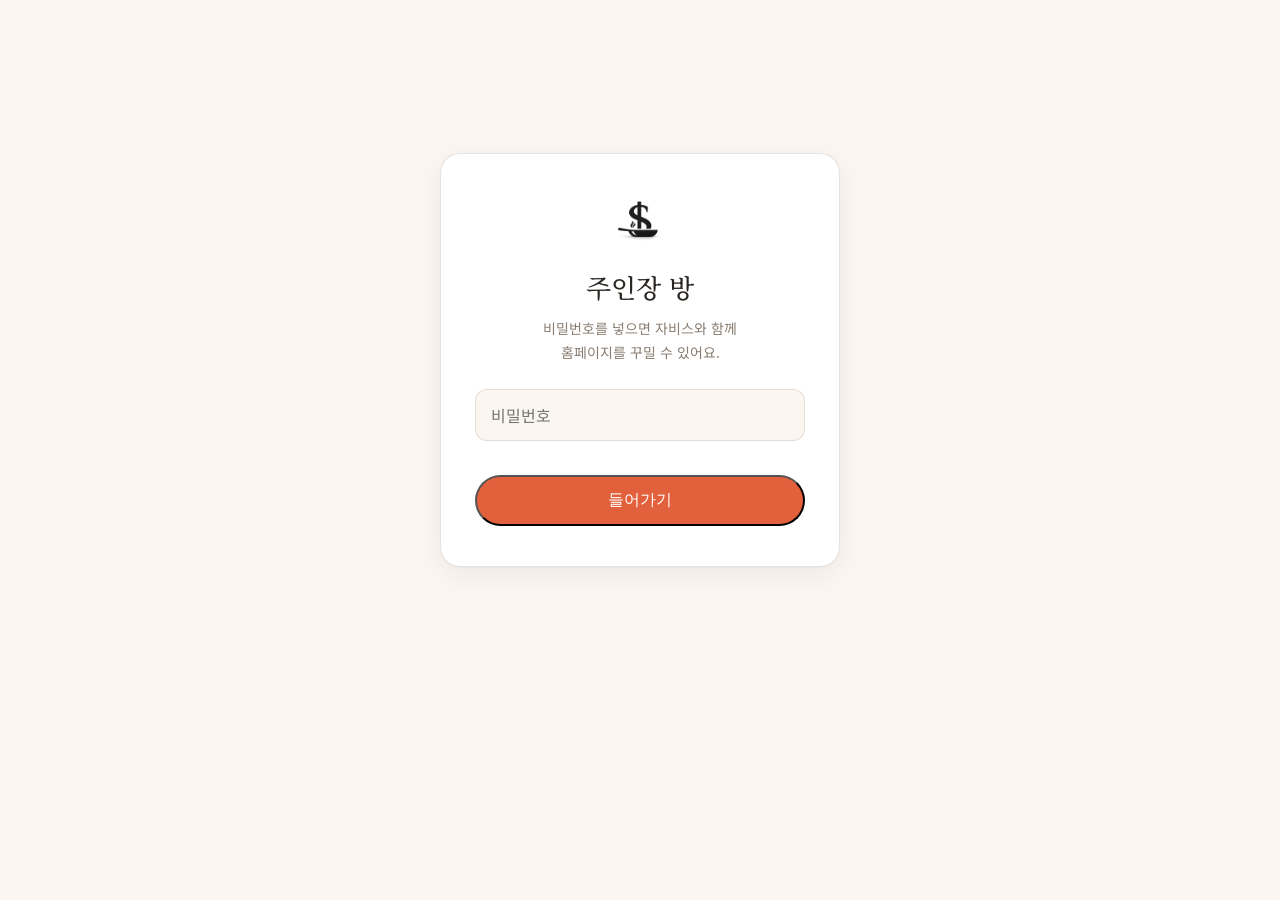
==== admin.html @ 00beb2b1 "브랜드 홈페이지 + 주인장 자비스 관리도구 - index.html: 일불요리 브랜드 랜딩(히어로·소개·3단계·요리기록·앱배너), content.json 렌더 - admin.html" ====
<!doctype html>
<html lang="ko">
  <head>
    <meta charset="utf-8" />
    <meta name="viewport" content="width=device-width, initial-scale=1" />
    <title>일불요리 · 주인장 방</title>
    <meta name="robots" content="noindex" />
    <link rel="icon" href="assets/logo.png" />
    <link
      href="https://fonts.googleapis.com/css2?family=Noto+Sans+KR:wght@400;500&family=Noto+Serif+KR:wght@500&display=swap"
      rel="stylesheet"
    />
    <link rel="stylesheet" href="styles.css" />
    <style>
      body { background: var(--cream); }
      .admin-wrap { width: min(760px, calc(100% - 32px)); margin: 0 auto; }

      /* 로그인 */
      .login { min-height: 80vh; display: grid; place-items: center; }
      .login .card { background: var(--card); border: 1px solid var(--line); border-radius: 20px; padding: 40px 34px; box-shadow: var(--shadow); text-align: center; width: min(400px, 100%); }
      .login img { width: 54px; height: 54px; object-fit: contain; margin: 0 auto 16px; }
      .login h1 { font-family: var(--serif); font-weight: 500; font-size: 26px; margin: 0 0 6px; }
      .login p { color: var(--taupe); font-size: 14px; margin: 0 0 24px; }
      input[type="password"], .composer textarea {
        width: 100%; font-family: var(--sans); font-size: 16px; color: var(--ink);
        background: var(--cream); border: 1px solid var(--line); border-radius: 12px; padding: 13px 15px;
      }
      input:focus, textarea:focus { outline: none; border-color: var(--persimmon); }
      .err { color: var(--persimmon-deep); font-size: 13px; margin-top: 12px; min-height: 16px; }

      /* 채팅 */
      .admin-top { display: flex; align-items: center; justify-content: space-between; height: 60px; border-bottom: 1px solid var(--line); }
      .admin-top .brand { font-size: 17px; }
      .admin-top .right { display: flex; gap: 14px; align-items: center; }
      .admin-top a, .admin-top button.link { color: var(--taupe); font-size: 14px; text-decoration: none; background: none; border: none; cursor: pointer; font-family: var(--sans); }
      .admin-top a:hover { color: var(--persimmon); }

      .chat { padding: 20px 0 200px; }
      .msg { display: flex; gap: 10px; margin: 16px 0; }
      .msg .who { flex: none; width: 34px; height: 34px; border-radius: 999px; display: grid; place-items: center; font-size: 15px; }
      .msg.jarvis .who { background: var(--ink); color: var(--cream); }
      .msg.me { flex-direction: row-reverse; }
      .msg.me .who { background: color-mix(in srgb, var(--persimmon) 16%, transparent); color: var(--persimmon-deep); }
      .bubble { max-width: 78%; padding: 13px 16px; border-radius: 16px; font-size: 15.5px; line-height: 1.7; white-space: pre-wrap; }
      .msg.jarvis .bubble { background: var(--card); border: 1px solid var(--line); border-top-left-radius: 5px; }
      .msg.me .bubble { background: var(--persimmon); color: #fff; border-top-right-radius: 5px; }
      .msg .bubble img { border-radius: 10px; margin-top: 8px; max-width: 200px; }
      .typing { color: var(--taupe); font-size: 14px; }

      .chips { display: flex; flex-wrap: wrap; gap: 8px; margin: 8px 0 4px; }
      .chip { font-size: 13px; color: var(--ink-soft); background: var(--card); border: 1px solid var(--line); border-radius: 999px; padding: 7px 13px; cursor: pointer; }
      .chip:hover { border-color: var(--persimmon); color: var(--persimmon); }

      /* 입력창 */
      .composer { position: fixed; left: 0; right: 0; bottom: 0; background: color-mix(in srgb, var(--cream) 92%, transparent); backdrop-filter: blur(8px); border-top: 1px solid var(--line); padding: 12px 0 16px; }
      .composer .admin-wrap { display: flex; flex-direction: column; gap: 8px; }
      .attachments { display: flex; gap: 8px; flex-wrap: wrap; }
      .attachments .thumb { position: relative; width: 56px; height: 56px; border-radius: 10px; overflow: hidden; border: 1px solid var(--line); }
      .attachments .thumb img { width: 100%; height: 100%; object-fit: cover; }
      .attachments .thumb.loading { display: grid; place-items: center; color: var(--taupe); font-size: 11px; background: var(--cream-2); }
      .attachments .thumb button { position: absolute; top: 2px; right: 2px; width: 18px; height: 18px; border-radius: 999px; border: none; background: rgba(0,0,0,0.55); color: #fff; font-size: 11px; cursor: pointer; line-height: 1; }
      .composer .row { display: flex; gap: 10px; align-items: flex-end; }
      .composer textarea { resize: none; max-height: 140px; }
      .iconbtn { flex: none; width: 46px; height: 46px; border-radius: 12px; border: 1px solid var(--line); background: var(--card); cursor: pointer; font-size: 20px; }
      .iconbtn:hover { border-color: var(--persimmon); }
      .sendbtn { flex: none; height: 46px; padding: 0 20px; border-radius: 12px; border: none; background: var(--persimmon); color: #fff; font-weight: 500; font-size: 15px; cursor: pointer; }
      .sendbtn:disabled { opacity: 0.5; cursor: default; }
      .hint { text-align: center; color: var(--taupe); font-size: 12px; }
      .hidden { display: none !important; }
    </style>
  </head>
  <body>
    <!-- 로그인 화면 -->
    <div id="login" class="login">
      <div class="card">
        <img src="assets/logo.png" alt="일불요리" />
        <h1>주인장 방</h1>
        <p>비밀번호를 넣으면 자비스와 함께<br />홈페이지를 꾸밀 수 있어요.</p>
        <form id="login-form">
          <input id="password" type="password" placeholder="비밀번호" autocomplete="current-password" />
          <div class="err" id="login-err"></div>
          <button class="btn" type="submit" style="width: 100%; margin-top: 6px">들어가기</button>
        </form>
      </div>
    </div>

    <!-- 채팅 화면 -->
    <div id="app" class="hidden">
      <div class="admin-wrap">
        <div class="admin-top">
          <span class="brand">🍳 주인장 방</span>
          <div class="right">
            <a href="/" target="_blank">홈페이지 보기 ↗</a>
            <button class="link" id="logout">나가기</button>
          </div>
        </div>
      </div>

      <div class="admin-wrap chat" id="chat"></div>

      <div class="composer">
        <div class="admin-wrap">
          <div class="attachments" id="attachments"></div>
          <div class="row">
            <button class="iconbtn" id="photo-btn" title="사진 첨부">📷</button>
            <input type="file" id="file-input" accept="image/*" multiple class="hidden" />
            <textarea id="input" rows="1" placeholder="자비스에게 편하게 말하세요. 예) 이 사진으로 오늘 만든 김치찌개 올려줘"></textarea>
            <button class="sendbtn" id="send">보내기</button>
          </div>
          <p class="hint">자비스가 홈페이지 글·사진을 대신 고쳐 드려요. 바뀐 건 “홈페이지 보기”에서 확인하세요. (반영까지 최대 1분)</p>
        </div>
      </div>
    </div>

    <script src="config.js"></script>
    <script src="admin.js"></script>
  </body>
</html>
---- styles.css ----
/* 일불요리 — 따뜻한 미니멀. 여백이 주인공. (디자인 시스템 v1) */
:root {
  --cream: #fbf7f0;
  --cream-2: #f4ede1;
  --ink: #2a2622;
  --ink-soft: #4a443d;
  --taupe: #8a7e72;
  --persimmon: #e2613c;
  --persimmon-deep: #c34e2c;
  --line: rgba(42, 38, 34, 0.12);
  --card: #ffffff;
  --shadow: 0 1px 2px rgba(42, 38, 34, 0.04), 0 8px 30px rgba(42, 38, 34, 0.06);
  --radius: 16px;
  --maxw: 1080px;
  --serif: "Noto Serif KR", "Apple SD Gothic Neo", serif;
  --sans: -apple-system, BlinkMacSystemFont, "Apple SD Gothic Neo", "Noto Sans KR", "Segoe UI", sans-serif;
}

* { box-sizing: border-box; }
html { scroll-behavior: smooth; }
body {
  margin: 0;
  font-family: var(--sans);
  font-weight: 400;
  color: var(--ink);
  background: var(--cream);
  line-height: 1.75;
  -webkit-font-smoothing: antialiased;
}
img { max-width: 100%; display: block; }
a { color: inherit; }
.wrap { width: min(var(--maxw), calc(100% - 40px)); margin: 0 auto; }

/* ── 상단 바 ── */
.nav {
  position: sticky; top: 0; z-index: 20;
  background: color-mix(in srgb, var(--cream) 88%, transparent);
  backdrop-filter: saturate(1.2) blur(10px);
  border-bottom: 1px solid var(--line);
}
.nav .wrap { display: flex; align-items: center; justify-content: space-between; height: 64px; }
.brand { display: flex; align-items: center; gap: 10px; font-weight: 500; font-size: 19px; letter-spacing: -0.01em; text-decoration: none; }
.brand img { width: 30px; height: 30px; object-fit: contain; }
.nav-links { display: flex; gap: 22px; align-items: center; }
.nav-links a { text-decoration: none; color: var(--ink-soft); font-size: 15px; }
.nav-links a:hover { color: var(--persimmon); }
.nav-links a.owner { color: var(--taupe); font-size: 13px; }

/* ── 히어로 ── */
.hero { padding: 88px 0 64px; }
.hero .coin {
  display: inline-flex; align-items: center; gap: 8px;
  font-size: 13px; color: var(--persimmon-deep); font-weight: 500;
  border: 1px solid color-mix(in srgb, var(--persimmon) 40%, transparent);
  background: color-mix(in srgb, var(--persimmon) 8%, transparent);
  padding: 5px 12px; border-radius: 999px; margin-bottom: 26px;
}
.hero h1 {
  font-family: var(--serif); font-weight: 500;
  font-size: clamp(38px, 7vw, 74px); line-height: 1.12; letter-spacing: -0.02em;
  margin: 0 0 22px; white-space: pre-line;
}
.hero p { font-size: clamp(17px, 2.2vw, 20px); color: var(--ink-soft); max-width: 40ch; margin: 0 0 34px; }
.btn {
  display: inline-block; text-decoration: none; font-weight: 500; font-size: 16px;
  background: var(--persimmon); color: #fff; padding: 13px 26px; border-radius: 999px;
  transition: background 0.15s ease, transform 0.15s ease;
}
.btn:hover { background: var(--persimmon-deep); transform: translateY(-1px); }
.btn.ghost { background: transparent; color: var(--ink); border: 1px solid var(--line); }
.btn.ghost:hover { border-color: var(--persimmon); color: var(--persimmon); }

/* ── 섹션 공통 ── */
section { padding: 56px 0; border-top: 1px solid var(--line); }
.eyebrow { color: var(--persimmon-deep); font-size: 13px; font-weight: 500; letter-spacing: 0.06em; text-transform: uppercase; margin: 0 0 12px; }
h2 { font-family: var(--serif); font-weight: 500; font-size: clamp(26px, 4vw, 38px); letter-spacing: -0.01em; margin: 0 0 20px; }
.lead { font-size: 18px; color: var(--ink-soft); max-width: 62ch; }

/* ── 3단계 ── */
.steps { display: grid; grid-template-columns: repeat(3, 1fr); gap: 18px; margin-top: 30px; }
.step { background: var(--card); border: 1px solid var(--line); border-radius: var(--radius); padding: 26px; box-shadow: var(--shadow); }
.step .n { display: inline-grid; place-items: center; width: 34px; height: 34px; border-radius: 999px; background: color-mix(in srgb, var(--persimmon) 12%, transparent); color: var(--persimmon-deep); font-weight: 500; margin-bottom: 14px; }
.step h3 { margin: 0 0 8px; font-size: 18px; font-weight: 500; }
.step p { margin: 0; color: var(--ink-soft); font-size: 15px; }

/* ── 갤러리 ── */
.gallery-grid { display: grid; grid-template-columns: repeat(auto-fill, minmax(280px, 1fr)); gap: 22px; margin-top: 30px; }
.post { background: var(--card); border: 1px solid var(--line); border-radius: var(--radius); overflow: hidden; box-shadow: var(--shadow); }
.post .photo { aspect-ratio: 4 / 3; background: var(--cream-2); overflow: hidden; }
.post .photo img { width: 100%; height: 100%; object-fit: cover; }
.post .photo.empty { display: grid; place-items: center; color: var(--taupe); font-size: 34px; }
.post .body { padding: 20px 22px 24px; }
.post .body h3 { margin: 0 0 8px; font-size: 19px; font-weight: 500; }
.post .body p { margin: 0; color: var(--ink-soft); font-size: 15px; white-space: pre-line; }
.post .date { display: block; margin-top: 12px; color: var(--taupe); font-size: 13px; }

/* ── 앱 배너 ── */
.appband { background: var(--ink); color: var(--cream); border-radius: 22px; padding: 44px; display: flex; align-items: center; justify-content: space-between; gap: 30px; flex-wrap: wrap; }
.appband h2 { color: var(--cream); margin: 0 0 10px; }
.appband p { color: color-mix(in srgb, var(--cream) 82%, transparent); margin: 0; max-width: 46ch; }
.appband .status { display: inline-block; margin-top: 18px; font-size: 13px; color: var(--cream); border: 1px solid rgba(251, 247, 240, 0.28); padding: 6px 14px; border-radius: 999px; }
.appband img { width: 84px; height: 84px; object-fit: contain; filter: none; }

/* ── 푸터 ── */
footer { border-top: 1px solid var(--line); padding: 40px 0 64px; color: var(--taupe); font-size: 14px; }
footer .wrap { display: flex; justify-content: space-between; gap: 16px; flex-wrap: wrap; }
footer a { color: var(--taupe); }

/* ── 반응형 ── */
@media (max-width: 860px) {
  .steps { grid-template-columns: 1fr; }
  .hero { padding: 56px 0 40px; }
  .appband { padding: 30px; }
  .nav-links a:not(.owner) { display: none; }
}

/* ── 상태 배너(로딩/오프라인) ── */
.notice { text-align: center; color: var(--taupe); font-size: 14px; padding: 10px; }
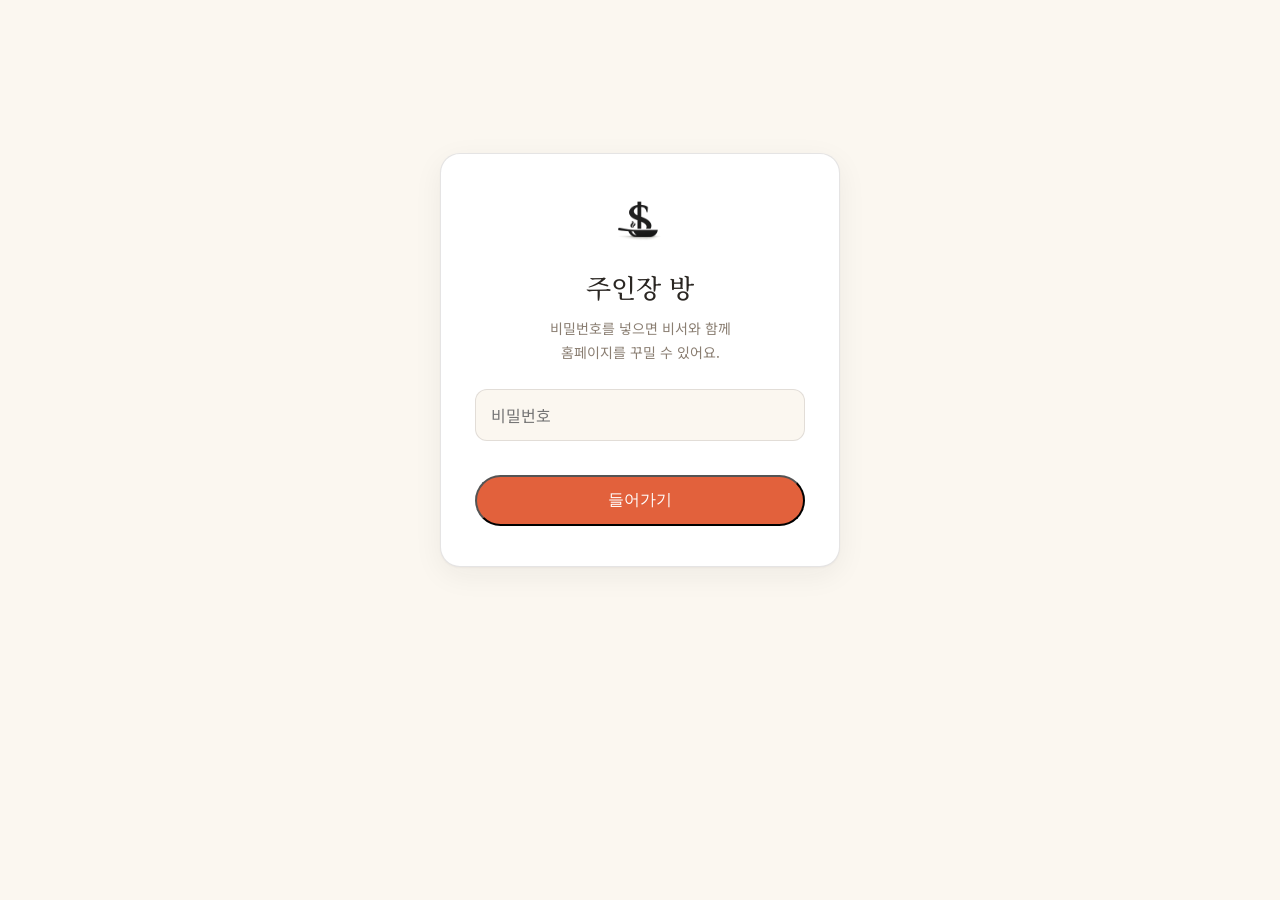
==== commit ca50a014: "호칭 변경: 자비스 → 비서 (사장님 호칭 유지) Co-Authored-By: Claude Opus 4.8 <noreply@anthropic.com>" ====
--- a/admin.html
+++ b/admin.html
@@ -75,7 +75,7 @@
       <div class="card">
         <img src="assets/logo.png" alt="일불요리" />
         <h1>주인장 방</h1>
-        <p>비밀번호를 넣으면 자비스와 함께<br />홈페이지를 꾸밀 수 있어요.</p>
+        <p>비밀번호를 넣으면 비서와 함께<br />홈페이지를 꾸밀 수 있어요.</p>
         <form id="login-form">
           <input id="password" type="password" placeholder="비밀번호" autocomplete="current-password" />
           <div class="err" id="login-err"></div>
@@ -104,10 +104,10 @@
           <div class="row">
             <button class="iconbtn" id="photo-btn" title="사진 첨부">📷</button>
             <input type="file" id="file-input" accept="image/*" multiple class="hidden" />
-            <textarea id="input" rows="1" placeholder="자비스에게 편하게 말하세요. 예) 이 사진으로 오늘 만든 김치찌개 올려줘"></textarea>
+            <textarea id="input" rows="1" placeholder="비서에게 편하게 말하세요. 예) 이 사진으로 오늘 만든 김치찌개 올려줘"></textarea>
             <button class="sendbtn" id="send">보내기</button>
           </div>
-          <p class="hint">자비스가 홈페이지 글·사진을 대신 고쳐 드려요. 바뀐 건 “홈페이지 보기”에서 확인하세요. (반영까지 최대 1분)</p>
+          <p class="hint">비서가 홈페이지 글·사진을 대신 고쳐 드려요. 바뀐 건 “홈페이지 보기”에서 확인하세요. (반영까지 최대 1분)</p>
         </div>
       </div>
     </div>
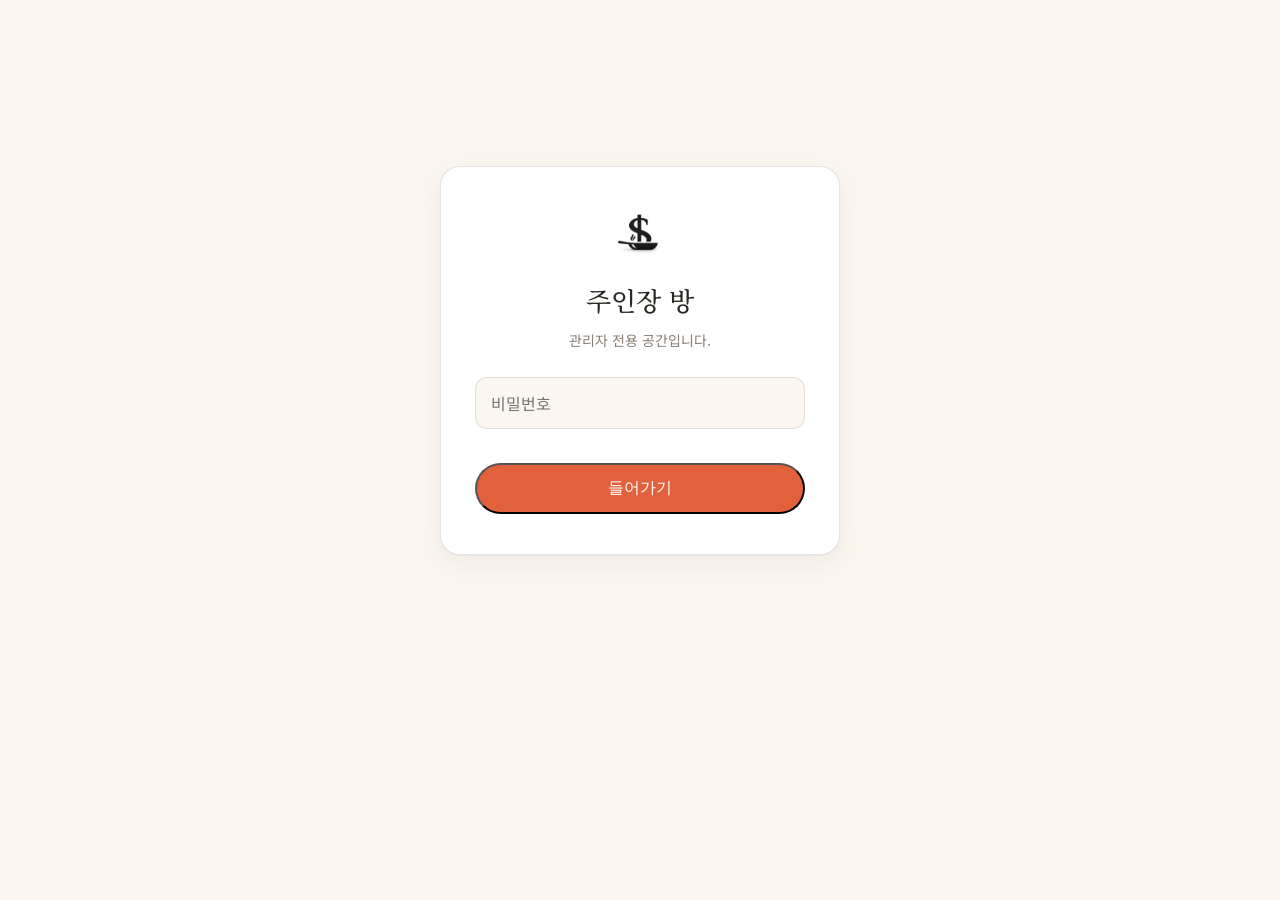
==== commit 75b078a6: "홈페이지 목적 재정의: 앱 홍보 → 진행 기록(요리·재료비) - 메뉴 "앱" 제거, "앞으로"(준비 중) 섹션으로 전환 - 요리 기록에 재료·가격·총 재료비 필드 추가(카드 렌더 " ====
--- a/admin.html
+++ b/admin.html
@@ -75,7 +75,7 @@
       <div class="card">
         <img src="assets/logo.png" alt="일불요리" />
         <h1>주인장 방</h1>
-        <p>비밀번호를 넣으면 비서와 함께<br />홈페이지를 꾸밀 수 있어요.</p>
+        <p>관리자 전용 공간입니다.</p>
         <form id="login-form">
           <input id="password" type="password" placeholder="비밀번호" autocomplete="current-password" />
           <div class="err" id="login-err"></div>
--- a/styles.css
+++ b/styles.css
@@ -92,6 +92,15 @@
 .post .body { padding: 20px 22px 24px; }
 .post .body h3 { margin: 0 0 8px; font-size: 19px; font-weight: 500; }
 .post .body p { margin: 0; color: var(--ink-soft); font-size: 15px; white-space: pre-line; }
+.post .cost {
+  display: inline-block; margin: 0 0 10px; font-size: 13px; font-weight: 500;
+  color: var(--persimmon-deep); background: color-mix(in srgb, var(--persimmon) 9%, transparent);
+  border: 1px solid color-mix(in srgb, var(--persimmon) 30%, transparent);
+  padding: 4px 11px; border-radius: 999px;
+}
+.post .ings { list-style: none; margin: 14px 0 0; padding: 12px 0 0; border-top: 1px solid var(--line); }
+.post .ings li { display: flex; justify-content: space-between; gap: 12px; font-size: 13.5px; color: var(--ink-soft); padding: 3px 0; }
+.post .ings .price { color: var(--taupe); white-space: nowrap; }
 .post .date { display: block; margin-top: 12px; color: var(--taupe); font-size: 13px; }
 
 /* ── 앱 배너 ── */
